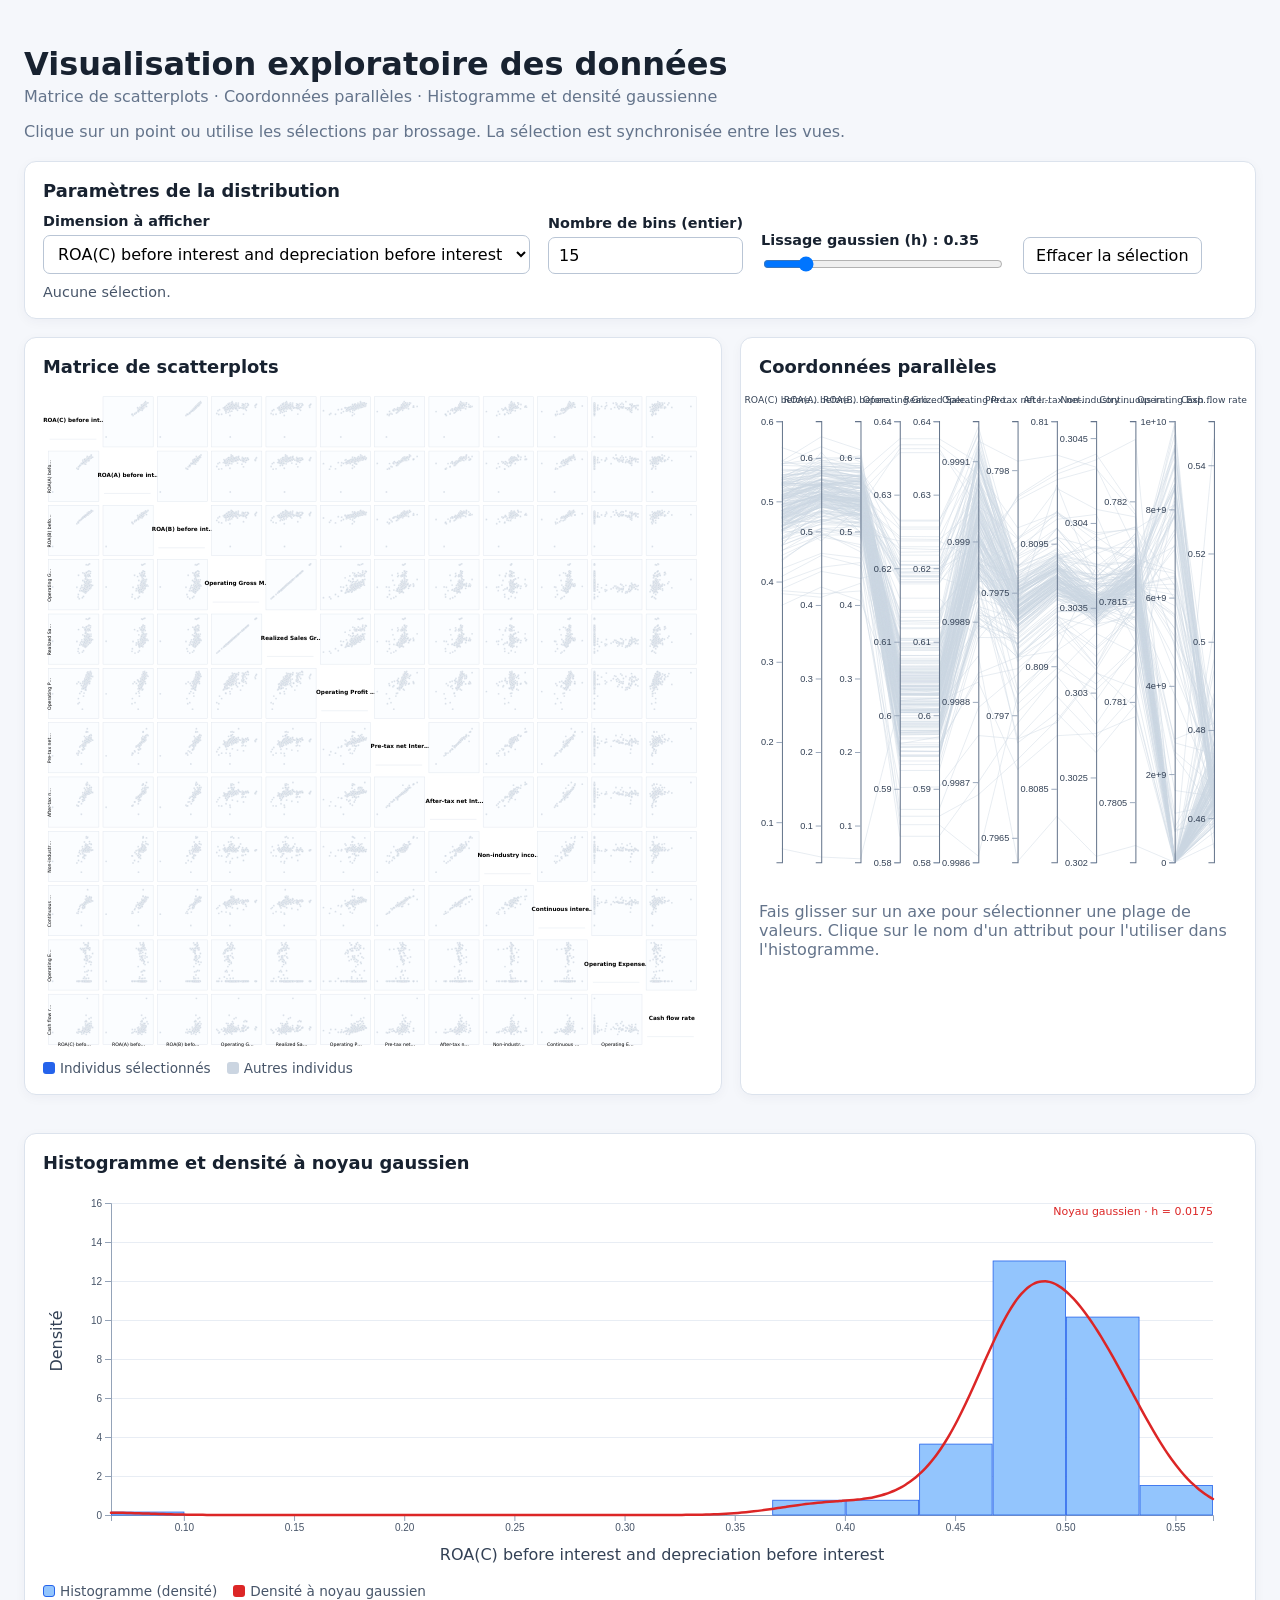
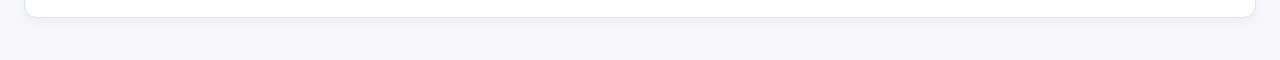
==== test.html @ 24186b00 "initial commit" ====
<!DOCTYPE html>
<html lang="fr">
<head>
  <meta charset="UTF-8">
  <meta name="viewport" content="width=device-width, initial-scale=1">
  <title>Visualisation exploratoire — TP D3.js</title>
  <script src="data.js"></script>
  <script src="d3.v7.min.js"></script>
  <style>
    :root { font-family: system-ui, -apple-system, Segoe UI, sans-serif; color: #182230; background: #f5f7fb; }
    * { box-sizing: border-box; }
    body { margin: 0; padding: 24px; }
    header, section { max-width: 1500px; margin: 0 auto 20px; }
    h1 { margin-bottom: 4px; }
    .muted { color: #64748b; }
    .panel { background: white; border: 1px solid #dce3ed; border-radius: 12px; padding: 18px; margin-bottom: 18px; box-shadow: 0 3px 12px #1725540a; }
    .panel h2 { font-size: 1.12rem; margin: 0 0 12px; }
    .grid { display: grid; grid-template-columns: minmax(0, 1fr); gap: 18px; }
    .controls { display: flex; flex-wrap: wrap; align-items: end; gap: 18px; }
    .control { display: flex; flex-direction: column; gap: 6px; min-width: 180px; }
    label { font-size: .9rem; font-weight: 650; }
    select, input[type=number] { padding: 8px 10px; border: 1px solid #b9c5d5; border-radius: 7px; font: inherit; background: white; }
    input[type=range] { width: 240px; }
    button { padding: 8px 12px; border: 1px solid #b9c5d5; border-radius: 7px; background: #fff; cursor: pointer; font: inherit; }
    button:hover { background: #eef4ff; }
    .status { font-size: .9rem; color: #475569; margin-top: 10px; }
    .charts { display: grid; grid-template-columns: repeat(auto-fit, minmax(min(100%, 520px), 1fr)); gap: 18px; }
    svg { width: 100%; height: auto; display: block; overflow: visible; }
    .axis path, .axis line { stroke: #94a3b8; }
    .axis text { fill: #475569; font-size: 10px; }
    .gridline line { stroke: #e8edf4; }
    .point { cursor: pointer; stroke: #fff; stroke-width: .5px; }
    .point.selected { stroke: #111827; stroke-width: 1.8px; }
    .point.dimmed { opacity: .18; }
    .line { fill: none; stroke-linejoin: round; stroke-linecap: round; }
    .dimension { cursor: pointer; }
    .dimension path { fill: none; stroke: #64748b; stroke-width: 1.1; }
    .dimension.selected path { stroke: #2563eb; stroke-width: 2.5; }
    .dimension text { font-size: 10px; fill: #334155; }
    .brush .selection { fill: #60a5fa; fill-opacity: .22; stroke: #2563eb; }
    .bar { fill: #93c5fd; stroke: #2563eb; stroke-width: .8; }
    .density { fill: none; stroke: #dc2626; stroke-width: 2.5; }
    .legend { display:flex; flex-wrap:wrap; gap:16px; font-size:.85rem; color:#475569; margin-top:8px; }
    .swatch { display:inline-block; width:12px; height:12px; margin-right:5px; border-radius:3px; vertical-align:-1px; }
    .error { color: #b91c1c; background: #fef2f2; border: 1px solid #fecaca; padding: 12px; border-radius: 8px; }
    @media (min-width: 1050px) { .global-charts { grid-template-columns: minmax(0, 1.15fr) minmax(0, .85fr); } }
  </style>
</head>
<body>
<header>
  <h1>Visualisation exploratoire des données</h1>
  <div class="muted">Matrice de scatterplots · Coordonnées parallèles · Histogramme et densité gaussienne</div>
  <p class="muted">Clique sur un point ou utilise les sélections par brossage. La sélection est synchronisée entre les vues.</p>
</header>

<section id="errorBox" hidden></section>

<section class="panel">
  <h2>Paramètres de la distribution</h2>
  <div class="controls">
    <div class="control">
      <label for="dimensionSelect">Dimension à afficher</label>
      <select id="dimensionSelect"></select>
    </div>
    <div class="control">
      <label for="binsInput">Nombre de bins (entier)</label>
      <input id="binsInput" type="number" min="1" max="100" step="1" value="15" inputmode="numeric">
    </div>
    <div class="control">
      <label for="bandwidthInput">Lissage gaussien (h) : <span id="bandwidthValue">—</span></label>
      <input id="bandwidthInput" type="range" min="0.05" max="2" step="0.05" value="0.35">
    </div>
    <button id="clearSelection" type="button">Effacer la sélection</button>
  </div>
  <div class="status" id="selectionStatus">Aucune sélection.</div>
</section>

<section class="charts global-charts">
  <div class="panel">
    <h2>Matrice de scatterplots</h2>
    <div id="scatterMatrix"></div>
    <div class="legend"><span><i class="swatch" style="background:#2563eb"></i>Individus sélectionnés</span><span><i class="swatch" style="background:#cbd5e1"></i>Autres individus</span></div>
  </div>
  <div class="panel">
    <h2>Coordonnées parallèles</h2>
    <div id="parallelCoordinates"></div>
    <p class="muted">Fais glisser sur un axe pour sélectionner une plage de valeurs. Clique sur le nom d'un attribut pour l'utiliser dans l'histogramme.</p>
  </div>
</section>

<section class="panel">
  <h2>Histogramme et densité à noyau gaussien</h2>
  <div id="distribution"></div>
  <div class="legend"><span><i class="swatch" style="background:#93c5fd;border:1px solid #2563eb"></i>Histogramme (densité)</span><span><i class="swatch" style="background:#dc2626"></i>Densité à noyau gaussien</span></div>
</section>

<script>
(() => {
  const errorBox = document.getElementById("errorBox");
  const showError = message => {
    errorBox.hidden = false;
    errorBox.className = "error";
    errorBox.textContent = message;
  };

  if (typeof d3 === "undefined") {
    showError("D3.js n'a pas été chargé. Vérifie que d3.v7.min.js se trouve dans le même dossier que ce fichier HTML.");
    return;
  }
  if (typeof data === "undefined" || !Array.isArray(data) || data.length === 0) {
    showError("Le tableau « data » est introuvable ou vide. Vérifie l'import de data.js et assure-toi qu'il définit un tableau nommé data.");
    return;
  }

  const numeric = v => v !== null && v !== "" && Number.isFinite(Number(v));
  const keys = Object.keys(data[0]).filter(k => data.some(d => numeric(d[k])));
  const rows = data.map((d, i) => {
    const row = { __id: i, __raw: d };
    keys.forEach(k => row[k] = numeric(d[k]) ? Number(d[k]) : NaN);
    return row;
  });
  const dimensions = keys.filter(k => rows.some(d => Number.isFinite(d[k])));

  if (dimensions.length < 2) {
    showError("Il faut au moins deux dimensions numériques pour créer les visualisations. Dimensions détectées : " + dimensions.join(", "));
    return;
  }

  const selected = new Set();
  const scatterNode = document.getElementById("scatterMatrix");
  const parallelNode = document.getElementById("parallelCoordinates");
  const distributionNode = document.getElementById("distribution");
  const dimensionSelect = document.getElementById("dimensionSelect");
  const binsInput = document.getElementById("binsInput");
  const bandwidthInput = document.getElementById("bandwidthInput");
  const bandwidthValue = document.getElementById("bandwidthValue");
  const status = document.getElementById("selectionStatus");
  dimensions.forEach(k => dimensionSelect.add(new Option(k, k)));

  const color = d => selected.has(d.__id) ? "#2563eb" : "#cbd5e1";
  const isDimmed = d => selected.size > 0 && !selected.has(d.__id);
  const validRows = key => rows.filter(d => Number.isFinite(d[key]));
  const fmt = d3.format(".3~g");

  function updateStatus() {
    status.textContent = selected.size
      ? `${selected.size} individu(s) sélectionné(s) sur ${rows.length}.`
      : "Aucune sélection.";
  }
  function selectIds(ids, additive = false) {
    if (!additive) selected.clear();
    ids.forEach(id => selected.add(id));
    renderHighlights();
  }
  function renderHighlights() {
    d3.select(scatterNode).selectAll(".point")
      .attr("fill", d => color(d))
      .classed("selected", d => selected.has(d.__id))
      .classed("dimmed", d => isDimmed(d));
    d3.select(parallelNode).selectAll(".individual")
      .attr("stroke", d => color(d))
      .attr("opacity", d => isDimmed(d) ? 0.12 : (selected.has(d.__id) ? 0.95 : 0.48))
      .attr("stroke-width", d => selected.has(d.__id) ? 2.2 : 1);
    updateStatus();
  }

  function drawScatterMatrix() {
    scatterNode.innerHTML = "";
    const n = dimensions.length;
    const cell = n > 8 ? 105 : n > 5 ? 125 : 155;
    const margin = { top: 12, right: 8, bottom: 8, left: 8 };
    const width = n * cell + margin.left + margin.right;
    const height = n * cell + margin.top + margin.bottom;
    const svg = d3.select(scatterNode).append("svg")
      .attr("viewBox", `0 0 ${width} ${height}`).attr("role", "img")
      .attr("aria-label", "Matrice de scatterplots");
    const scales = {};
    dimensions.forEach(k => {
      const vals = validRows(k).map(d => d[k]);
      let ext = d3.extent(vals);
      if (ext[0] === ext[1]) ext = [ext[0] - 1, ext[1] + 1];
      scales[k] = d3.scaleLinear().domain(ext).nice().range([8, cell - 25]);
    });

    dimensions.forEach((yKey, r) => {
      dimensions.forEach((xKey, c) => {
        const gx = margin.left + c * cell;
        const gy = margin.top + r * cell;
        const g = svg.append("g").attr("transform", `translate(${gx},${gy})`);
        if (r === c) {
          g.append("text").attr("x", cell / 2).attr("y", cell / 2)
            .attr("text-anchor", "middle").attr("font-size", 11).attr("font-weight", 700)
            .text(xKey.length > 19 ? xKey.slice(0, 17) + "…" : xKey)
            .append("title").text(xKey);
          g.append("line").attr("x1", 5).attr("x2", cell - 10).attr("y1", cell - 20).attr("y2", cell - 20).attr("stroke", "#e2e8f0");
          return;
        }
        const x = d3.scaleLinear().domain(scales[xKey].domain()).range([8, cell - 12]);
        const y = d3.scaleLinear().domain(scales[yKey].domain()).range([cell - 22, 8]);
        g.append("rect").attr("x", 3).attr("y", 3).attr("width", cell - 8).attr("height", cell - 8)
          .attr("fill", "#fbfdff").attr("stroke", "#e2e8f0");
        g.selectAll("circle").data(rows.filter(d => Number.isFinite(d[xKey]) && Number.isFinite(d[yKey])))
          .join("circle").attr("class", "point").attr("r", n > 8 ? 1.8 : 2.6)
          .attr("cx", d => x(d[xKey])).attr("cy", d => y(d[yKey]))
          .attr("fill", color).attr("opacity", d => isDimmed(d) ? .18 : .8)
          .classed("selected", d => selected.has(d.__id))
          .on("click", (event, d) => {
            if (event.ctrlKey || event.metaKey || event.shiftKey) {
              selected.has(d.__id) ? selected.delete(d.__id) : selected.add(d.__id);
              renderHighlights();
            } else selectIds([d.__id]);
          }).append("title").text(d => `${xKey}: ${fmt(d[xKey])}\n${yKey}: ${fmt(d[yKey])}\nIndividu #${d.__id + 1}`);
        if (r === n - 1) g.append("text").attr("x", cell / 2).attr("y", cell - 2).attr("text-anchor", "middle").attr("font-size", 9).text(xKey.length > 13 ? xKey.slice(0, 11) + "…" : xKey);
        if (c === 0) g.append("text").attr("transform", "rotate(-90)").attr("x", -cell / 2).attr("y", 8).attr("text-anchor", "middle").attr("font-size", 9).text(yKey.length > 13 ? yKey.slice(0, 11) + "…" : yKey);
      });
    });
  }

  function drawParallel() {
    parallelNode.innerHTML = "";
    const width = Math.max(520, parallelNode.clientWidth || 600);
    const height = Math.max(390, Math.min(540, 34 * dimensions.length + 150));
    const margin = { top: 35, right: 25, bottom: 25, left: 25 };
    const x = d3.scalePoint().domain(dimensions).range([margin.left, width - margin.right]);
    const y = {};
    dimensions.forEach(k => {
      const vals = validRows(k).map(d => d[k]);
      let ext = d3.extent(vals);
      if (ext[0] === ext[1]) ext = [ext[0] - 1, ext[1] + 1];
      y[k] = d3.scaleLinear().domain(ext).nice().range([height - margin.bottom, margin.top]);
    });
    const line = d3.line().defined(([, v]) => Number.isFinite(v)).x(([k]) => x(k)).y(([k, v]) => y[k](v));
    const svg = d3.select(parallelNode).append("svg").attr("viewBox", `0 0 ${width} ${height}`);
    const pathGroup = svg.append("g");
    pathGroup.selectAll("path").data(rows).join("path")
      .attr("class", "individual line").attr("d", d => line(dimensions.map(k => [k, d[k]])))
      .attr("fill", "none").attr("stroke", color)
      .attr("opacity", d => isDimmed(d) ? .12 : .48)
      .attr("stroke-width", d => selected.has(d.__id) ? 2.2 : 1)
      .on("click", (event, d) => {
        if (event.ctrlKey || event.metaKey || event.shiftKey) {
          selected.has(d.__id) ? selected.delete(d.__id) : selected.add(d.__id);
          renderHighlights();
        } else selectIds([d.__id]);
      }).append("title").text(d => `Individu #${d.__id + 1}`);

    const axes = svg.selectAll(".dimension").data(dimensions).join("g")
      .attr("class", "dimension").attr("transform", k => `translate(${x(k)},0)`)
      .on("click", (event, k) => { dimensionSelect.value = k; drawDistribution(); });
    axes.append("g").attr("class", "axis").each(function(k) {
      d3.select(this).call(d3.axisLeft(y[k]).ticks(5).tickFormat(d3.format("~g")));
    });
    axes.append("text").attr("y", 15).attr("text-anchor", "middle")
      .text(k => k.length > 15 ? k.slice(0, 13) + "…" : k)
      .append("title").text(k => k);
    axes.append("g").attr("class", "brush").each(function(k) {
      d3.select(this).call(d3.brushY().extent([[-10, margin.top], [10, height - margin.bottom]])
        .on("end", event => {
          if (!event.selection) return;
          const [a, b] = event.selection.map(y[k].invert).sort((p, q) => p - q);
          const ids = rows.filter(d => Number.isFinite(d[k]) && d[k] >= a && d[k] <= b).map(d => d.__id);
          selectIds(ids);
        }));
    });
  }

  function gaussian(u) {
    return Math.exp(-0.5 * u * u) / Math.sqrt(2 * Math.PI);
  }

  function drawDistribution() {
    distributionNode.innerHTML = "";
    const key = dimensionSelect.value || dimensions[0];
    const values = validRows(key).map(d => d[key]);
    if (!values.length) {
      distributionNode.textContent = "Aucune valeur numérique pour cette dimension.";
      return;
    }
    let [min, max] = d3.extent(values);
    if (min === max) { min -= 1; max += 1; }
    const binsCount = Math.max(1, Math.min(100, Math.floor(Number(binsInput.value) || 1)));
    binsInput.value = binsCount;
    const hFactor = Number(bandwidthInput.value);
    bandwidthValue.textContent = hFactor.toFixed(2);

    // Histogramme construit à la main. Les bins sont [borneInf, borneSup[,
    // sauf le dernier qui inclut aussi sa borne supérieure : [borneInf, borneSup].
    const binWidth = (max - min) / binsCount;
    const bins = Array.from({ length: binsCount }, (_, i) => ({
      x0: min + i * binWidth, x1: i === binsCount - 1 ? max : min + (i + 1) * binWidth, count: 0
    }));
    values.forEach(v => {
      let index = v === max ? binsCount - 1 : Math.floor((v - min) / binWidth);
      index = Math.max(0, Math.min(binsCount - 1, index));
      bins[index].count += 1;
    });
    // Densité (aire totale de l'histogramme ~= 1), afin de comparer à la KDE.
    bins.forEach(b => b.density = b.count / (values.length * binWidth));

    // Le lissage est relatif à l'étendue de la dimension ; h ne dépend donc pas
    // des unités propres à l'attribut.
    const bandwidth = Math.max((max - min) * 0.005, (max - min) * hFactor / 10);
    const width = Math.max(520, distributionNode.clientWidth || 700);
    const height = 390;
    const margin = { top: 18, right: 24, bottom: 60, left: 68 };
    const x = d3.scaleLinear().domain([min, max]).range([margin.left, width - margin.right]);
    const maxBar = d3.max(bins, d => d.density) || 1;
    const samples = [];
    // Un point tous les 4 pixels environ : le pas est calculé dans l'espace des données.
    const pixelStep = 4;
    const sampleCount = Math.max(2, Math.ceil((width - margin.left - margin.right) / pixelStep) + 1);
    for (let i = 0; i < sampleCount; i++) {
      const xv = min + (max - min) * i / (sampleCount - 1);
      const density = d3.mean(values, v => gaussian((xv - v) / bandwidth)) / bandwidth;
      samples.push({ x: xv, y: density });
    }
    const maxY = Math.max(maxBar, d3.max(samples, d => d.y) || 0) * 1.12;
    const y = d3.scaleLinear().domain([0, maxY || 1]).nice().range([height - margin.bottom, margin.top]);
    const svg = d3.select(distributionNode).append("svg").attr("viewBox", `0 0 ${width} ${height}`);
    svg.append("g").attr("class", "gridline").attr("transform", `translate(${margin.left},0)`)
      .call(d3.axisLeft(y).ticks(6).tickSize(-(width - margin.left - margin.right)).tickFormat(""));
    svg.append("g").attr("class", "axis").attr("transform", `translate(0,${height - margin.bottom})`)
      .call(d3.axisBottom(x).ticks(8));
    svg.append("g").attr("class", "axis").attr("transform", `translate(${margin.left},0)`)
      .call(d3.axisLeft(y).ticks(6));
    svg.append("text").attr("x", (margin.left + width - margin.right) / 2).attr("y", height - 15)
      .attr("text-anchor", "middle").attr("fill", "#334155").text(key);
    svg.append("text").attr("transform", "rotate(-90)").attr("x", -(height - margin.bottom - margin.top) / 2)
      .attr("y", 19).attr("text-anchor", "middle").attr("fill", "#334155").text("Densité");
    svg.selectAll(".bar").data(bins).join("rect").attr("class", "bar")
      .attr("x", d => x(d.x0) + .5).attr("y", d => y(d.density))
      .attr("width", d => Math.max(0, x(d.x1) - x(d.x0) - 1))
      .attr("height", d => y(0) - y(d.density))
      .append("title").text(d => `[${fmt(d.x0)}, ${fmt(d.x1)}${d === bins[bins.length - 1] ? "]" : "["} : ${d.count} valeur(s)`);
    const densityLine = d3.line().x(d => x(d.x)).y(d => y(d.y)).curve(d3.curveMonotoneX);
    svg.append("path").datum(samples).attr("class", "density line").attr("d", densityLine);
    svg.append("text").attr("x", width - margin.right).attr("y", margin.top + 12).attr("text-anchor", "end")
      .attr("font-size", 11).attr("fill", "#dc2626").text(`Noyau gaussien · h = ${fmt(bandwidth)}`);
  }

  document.getElementById("clearSelection").addEventListener("click", () => {
    selected.clear();
    // Re-dessine les vues pour réinitialiser également les brossages.
    drawScatterMatrix();
    drawParallel();
    renderHighlights();
  });
  dimensionSelect.addEventListener("change", drawDistribution);
  binsInput.addEventListener("change", () => {
    const v = Math.floor(Number(binsInput.value));
    binsInput.value = Math.max(1, Math.min(100, Number.isFinite(v) ? v : 15));
    drawDistribution();
  });
  binsInput.addEventListener("input", () => {
    if (binsInput.value !== "") drawDistribution();
  });
  bandwidthInput.addEventListener("input", drawDistribution);

  drawScatterMatrix();
  drawParallel();
  drawDistribution();
  updateStatus();

  // Redimensionnement simple des vues, sans modifier les données ni la sélection.
  let resizeTimer;
  window.addEventListener("resize", () => {
    clearTimeout(resizeTimer);
    resizeTimer = setTimeout(() => {
      drawScatterMatrix();
      drawParallel();
      drawDistribution();
      renderHighlights();
    }, 150);
  });
})();
</script>
</body>
</html>
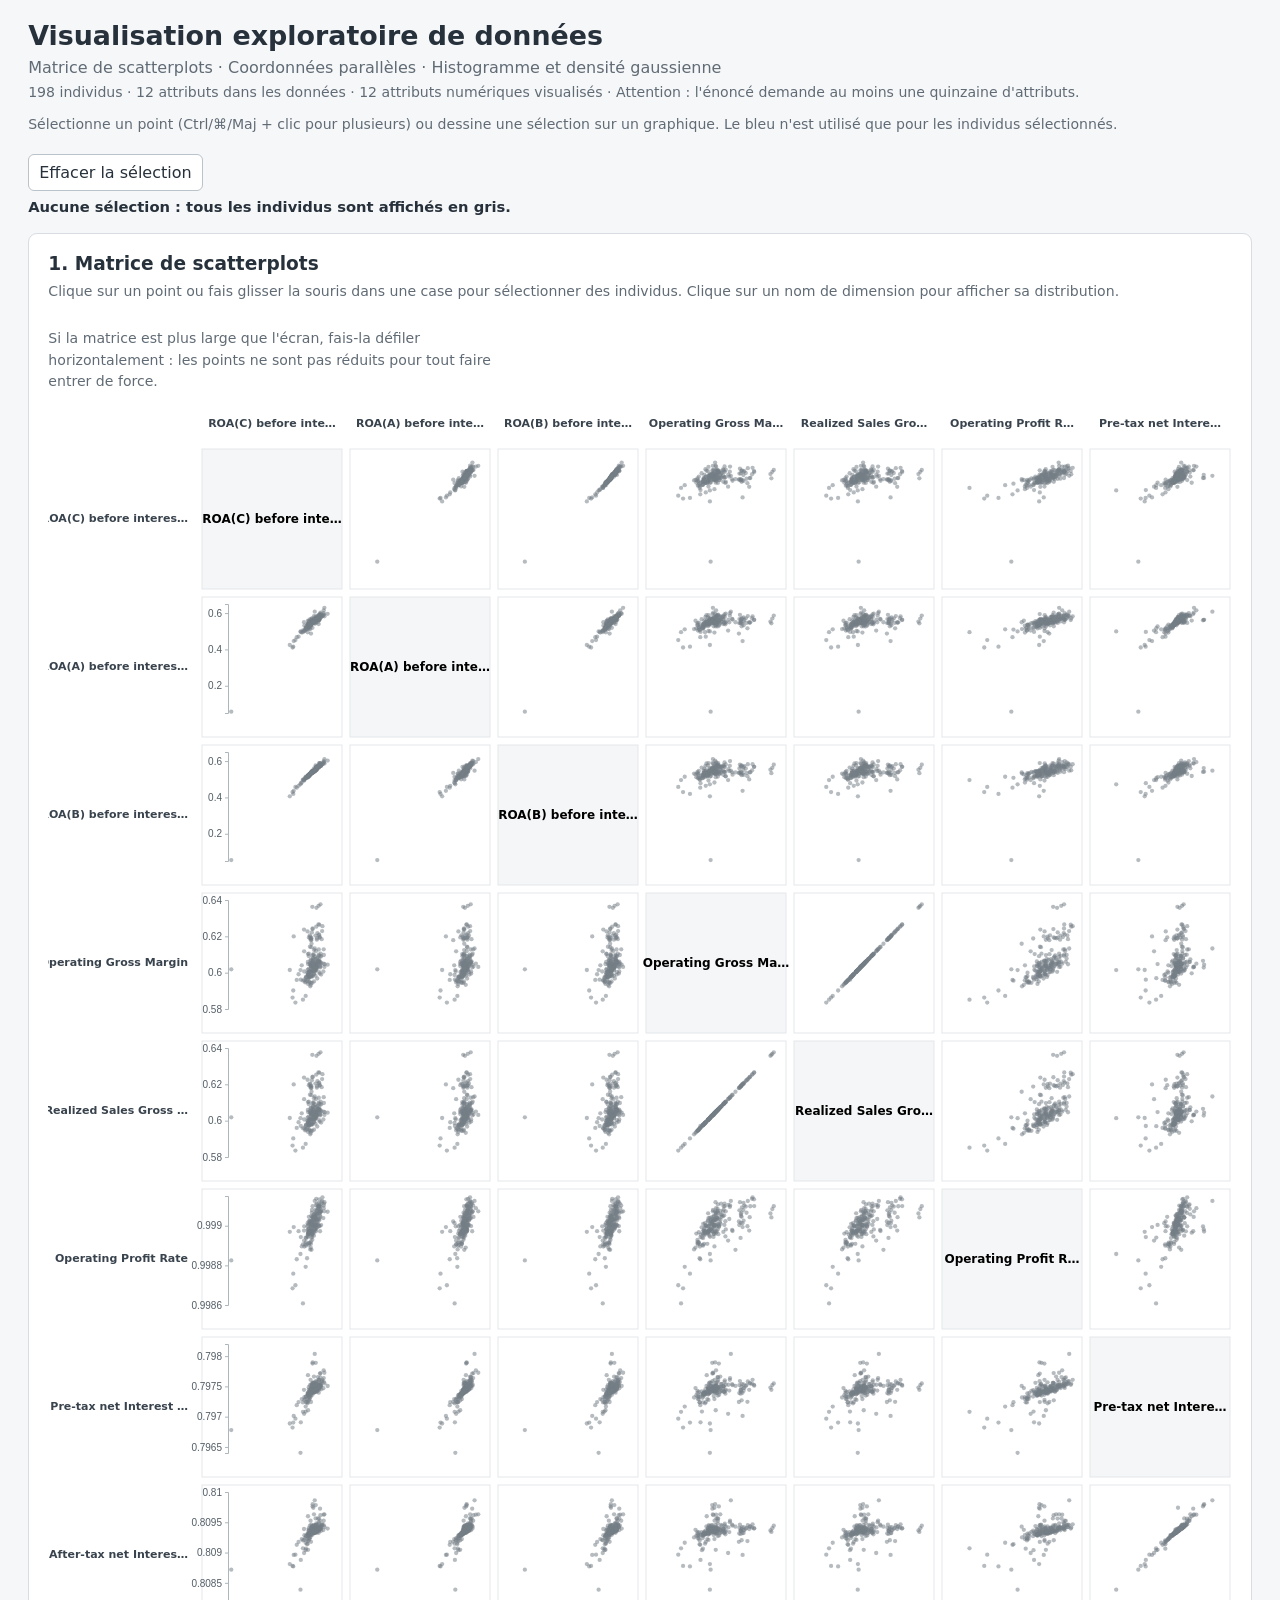
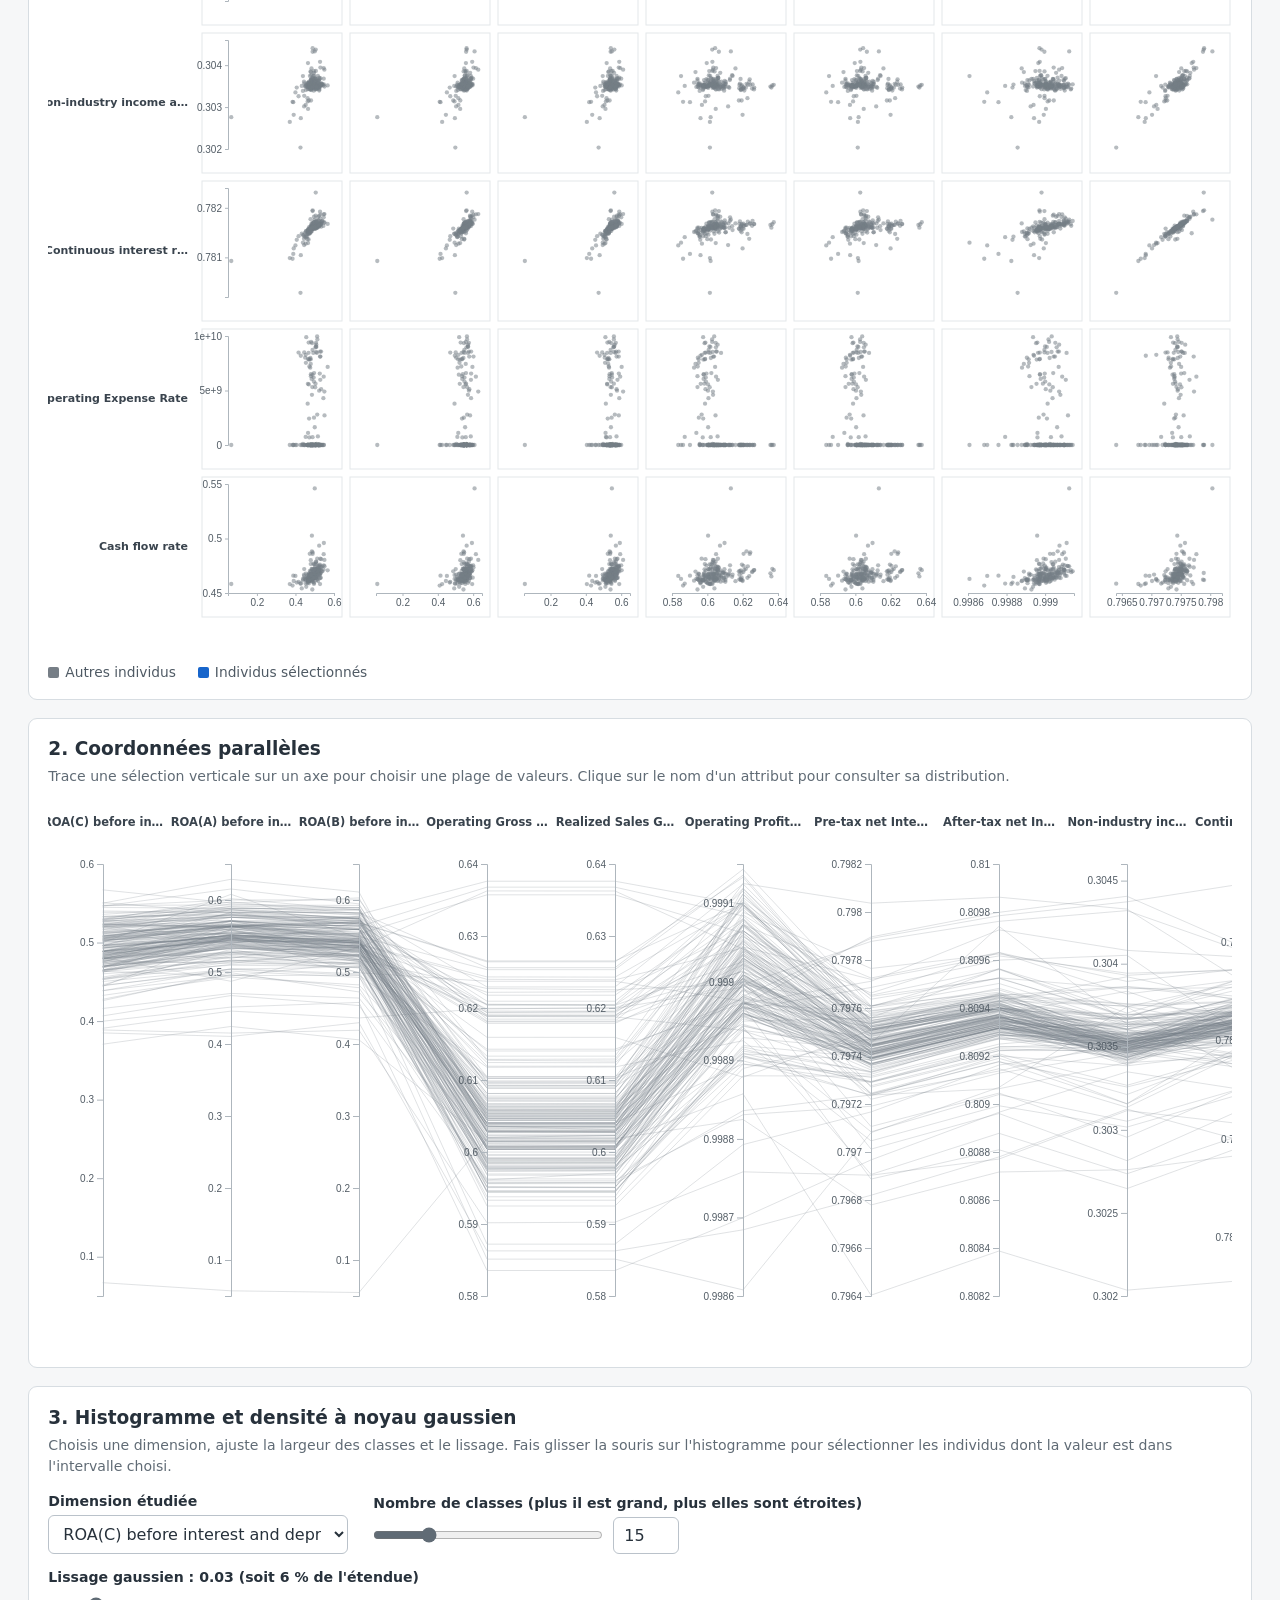
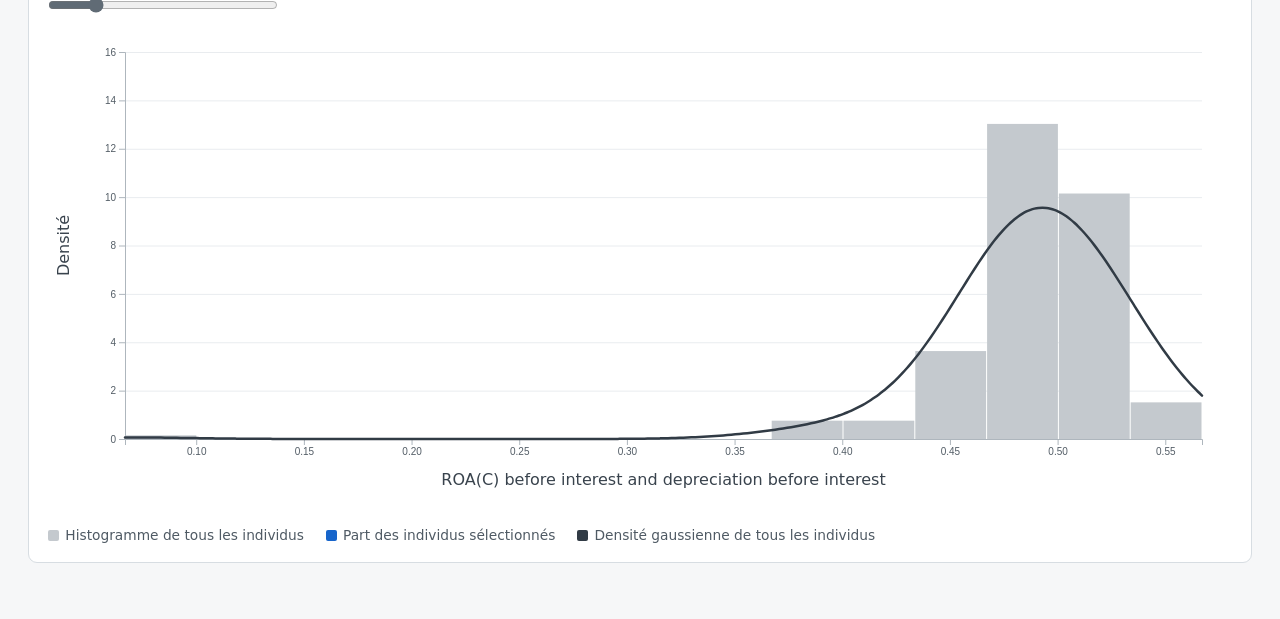
==== commit 9ae26bf6: "v2" ====
--- a/test.html
+++ b/test.html
@@ -3,374 +3,573 @@
 <head>
   <meta charset="UTF-8">
   <meta name="viewport" content="width=device-width, initial-scale=1">
-  <title>Visualisation exploratoire — TP D3.js</title>
+  <title>TP D3.js — Visualisation exploratoire</title>
+  <!-- Conserver ces deux fichiers dans le même dossier que ce HTML. -->
   <script src="data.js"></script>
   <script src="d3.v7.min.js"></script>
   <style>
-    :root { font-family: system-ui, -apple-system, Segoe UI, sans-serif; color: #182230; background: #f5f7fb; }
+    :root {
+      font-family: system-ui, -apple-system, "Segoe UI", sans-serif;
+      color: #27313b;
+      background: #f6f7f8;
+      --border: #d7dde2;
+      --muted: #606b75;
+      --gray: #767e86;
+      --light-gray: #c4c9ce;
+      --accent: #1765cb; /* Une seule couleur vive : les individus sélectionnés. */
+    }
     * { box-sizing: border-box; }
-    body { margin: 0; padding: 24px; }
-    header, section { max-width: 1500px; margin: 0 auto 20px; }
-    h1 { margin-bottom: 4px; }
-    .muted { color: #64748b; }
-    .panel { background: white; border: 1px solid #dce3ed; border-radius: 12px; padding: 18px; margin-bottom: 18px; box-shadow: 0 3px 12px #1725540a; }
-    .panel h2 { font-size: 1.12rem; margin: 0 0 12px; }
-    .grid { display: grid; grid-template-columns: minmax(0, 1fr); gap: 18px; }
-    .controls { display: flex; flex-wrap: wrap; align-items: end; gap: 18px; }
-    .control { display: flex; flex-direction: column; gap: 6px; min-width: 180px; }
-    label { font-size: .9rem; font-weight: 650; }
-    select, input[type=number] { padding: 8px 10px; border: 1px solid #b9c5d5; border-radius: 7px; font: inherit; background: white; }
-    input[type=range] { width: 240px; }
-    button { padding: 8px 12px; border: 1px solid #b9c5d5; border-radius: 7px; background: #fff; cursor: pointer; font: inherit; }
-    button:hover { background: #eef4ff; }
-    .status { font-size: .9rem; color: #475569; margin-top: 10px; }
-    .charts { display: grid; grid-template-columns: repeat(auto-fit, minmax(min(100%, 520px), 1fr)); gap: 18px; }
-    svg { width: 100%; height: auto; display: block; overflow: visible; }
-    .axis path, .axis line { stroke: #94a3b8; }
-    .axis text { fill: #475569; font-size: 10px; }
-    .gridline line { stroke: #e8edf4; }
-    .point { cursor: pointer; stroke: #fff; stroke-width: .5px; }
-    .point.selected { stroke: #111827; stroke-width: 1.8px; }
-    .point.dimmed { opacity: .18; }
+    body { margin: 0; padding: 20px clamp(12px, 2.2vw, 34px) 38px; }
+    main { max-width: 1750px; margin: 0 auto; }
+    h1 { margin: 0 0 6px; font-size: clamp(1.45rem, 2.1vw, 1.9rem); }
+    h2 { margin: 0 0 7px; font-size: 1.16rem; }
+    p { margin: 7px 0; }
+    .muted, .hint { color: var(--muted); }
+    .hint { font-size: .88rem; line-height: 1.5; }
+    header { margin-bottom: 18px; }
+    .panel {
+      margin: 0 0 18px;
+      padding: clamp(13px, 1.5vw, 23px);
+      background: #fff;
+      border: 1px solid var(--border);
+      border-radius: 9px;
+    }
+    .panel-head { display: flex; align-items: flex-start; justify-content: space-between; gap: 12px; flex-wrap: wrap; }
+    .scroll-x { width: 100%; overflow-x: auto; overflow-y: hidden; padding: 5px 0 14px; }
+    .scroll-x svg { display: block; max-width: none; height: auto; }
+    #distribution svg { display: block; max-width: none; height: auto; }
+    .axis path, .axis line { stroke: #aeb6bd; }
+    .axis text { fill: #535d66; font-size: 10px; }
+    .gridline line { stroke: #e9ecef; }
+    .gridline path { stroke: none; }
+    .matrix-heading, .matrix-row-label { fill: #39434d; font-size: 11px; font-weight: 550; }
+    .dimension-label, .matrix-dimension { cursor: pointer; }
+    .dimension-label:hover, .matrix-dimension:hover { text-decoration: underline; }
+    .point { cursor: pointer; }
     .line { fill: none; stroke-linejoin: round; stroke-linecap: round; }
-    .dimension { cursor: pointer; }
-    .dimension path { fill: none; stroke: #64748b; stroke-width: 1.1; }
-    .dimension.selected path { stroke: #2563eb; stroke-width: 2.5; }
-    .dimension text { font-size: 10px; fill: #334155; }
-    .brush .selection { fill: #60a5fa; fill-opacity: .22; stroke: #2563eb; }
-    .bar { fill: #93c5fd; stroke: #2563eb; stroke-width: .8; }
-    .density { fill: none; stroke: #dc2626; stroke-width: 2.5; }
-    .legend { display:flex; flex-wrap:wrap; gap:16px; font-size:.85rem; color:#475569; margin-top:8px; }
-    .swatch { display:inline-block; width:12px; height:12px; margin-right:5px; border-radius:3px; vertical-align:-1px; }
-    .error { color: #b91c1c; background: #fef2f2; border: 1px solid #fecaca; padding: 12px; border-radius: 8px; }
-    @media (min-width: 1050px) { .global-charts { grid-template-columns: minmax(0, 1.15fr) minmax(0, .85fr); } }
+    .brush .selection { fill: #616b75; fill-opacity: .12; stroke: #505a64; stroke-width: 1; }
+    .brush .overlay { cursor: crosshair; }
+    .hist-bar { fill: var(--light-gray); }
+    .selected-bar { fill: var(--accent); pointer-events: none; }
+    .density-line { fill: none; stroke: #313b45; stroke-width: 2.5; pointer-events: none; }
+    .legend { display: flex; flex-wrap: wrap; align-items: center; gap: 12px 22px; margin-top: 9px; font-size: .86rem; color: #4f5a64; }
+    .swatch { width: 11px; height: 11px; display: inline-block; vertical-align: -1px; margin-right: 6px; border-radius: 2px; }
+    .toolbar { display: flex; flex-wrap: wrap; align-items: end; gap: 15px 25px; margin: 16px 0 10px; }
+    .control { display: flex; flex-direction: column; align-items: flex-start; gap: 6px; min-width: 200px; }
+    label { font-size: .88rem; font-weight: 600; }
+    select, input[type="number"], button { font: inherit; padding: 8px 10px; color: inherit; background: white; border: 1px solid #bac2ca; border-radius: 6px; }
+    select { width: min(100%, 300px); max-width: 300px; }
+    input[type="range"] { width: 230px; margin: 6px 0; accent-color: #606b75; }
+    input[type="number"] { width: 66px; }
+    button { cursor: pointer; }
+    button:hover { background: #f1f3f5; }
+    button:focus-visible, input:focus-visible, select:focus-visible { outline: 2px solid #58636f; outline-offset: 2px; }
+    .bin-control { display: flex; align-items: center; gap: 10px; }
+    #selectionStatus { font-size: .92rem; font-weight: 600; }
+    .meta { font-size: .88rem; color: var(--muted); }
+    .error { margin-bottom: 18px; padding: 14px; border: 1px solid #aaadb1; background: white; border-radius: 7px; }
+    .tip-right { max-width: 480px; }
+    @media (max-width: 660px) {
+      body { padding: 12px; }
+      .toolbar { gap: 14px; }
+      .control { min-width: 100%; }
+      input[type="range"] { width: min(65vw, 260px); }
+    }
   </style>
 </head>
 <body>
-<header>
-  <h1>Visualisation exploratoire des données</h1>
-  <div class="muted">Matrice de scatterplots · Coordonnées parallèles · Histogramme et densité gaussienne</div>
-  <p class="muted">Clique sur un point ou utilise les sélections par brossage. La sélection est synchronisée entre les vues.</p>
-</header>
-
-<section id="errorBox" hidden></section>
-
-<section class="panel">
-  <h2>Paramètres de la distribution</h2>
-  <div class="controls">
-    <div class="control">
-      <label for="dimensionSelect">Dimension à afficher</label>
-      <select id="dimensionSelect"></select>
+<main>
+  <header>
+    <h1>Visualisation exploratoire de données</h1>
+    <p class="muted">Matrice de scatterplots · Coordonnées parallèles · Histogramme et densité gaussienne</p>
+    <p class="meta" id="datasetInfo"></p>
+    <div class="panel-head">
+      <p class="hint">Sélectionne un point (Ctrl/⌘/Maj + clic pour plusieurs) ou dessine une sélection sur un graphique. Le bleu n'est utilisé que pour les individus sélectionnés.</p>
+      <button type="button" id="clearSelection">Effacer la sélection</button>
     </div>
-    <div class="control">
-      <label for="binsInput">Nombre de bins (entier)</label>
-      <input id="binsInput" type="number" min="1" max="100" step="1" value="15" inputmode="numeric">
+    <p id="selectionStatus" aria-live="polite">Aucune sélection.</p>
+  </header>
+
+  <section id="errorBox" class="error" hidden></section>
+
+  <section class="panel" aria-labelledby="scatterTitle">
+    <div class="panel-head">
+      <div>
+        <h2 id="scatterTitle">1. Matrice de scatterplots</h2>
+        <p class="hint">Clique sur un point ou fais glisser la souris dans une case pour sélectionner des individus. Clique sur un nom de dimension pour afficher sa distribution.</p>
+      </div>
+      <p class="hint tip-right">Si la matrice est plus large que l'écran, fais-la défiler horizontalement : les points ne sont pas réduits pour tout faire entrer de force.</p>
     </div>
-    <div class="control">
-      <label for="bandwidthInput">Lissage gaussien (h) : <span id="bandwidthValue">—</span></label>
-      <input id="bandwidthInput" type="range" min="0.05" max="2" step="0.05" value="0.35">
+    <div id="scatterMatrix" class="scroll-x"></div>
+    <div class="legend">
+      <span><i class="swatch" style="background: #767e86"></i>Autres individus</span>
+      <span><i class="swatch" style="background: #1765cb"></i>Individus sélectionnés</span>
     </div>
-    <button id="clearSelection" type="button">Effacer la sélection</button>
-  </div>
-  <div class="status" id="selectionStatus">Aucune sélection.</div>
-</section>
-
-<section class="charts global-charts">
-  <div class="panel">
-    <h2>Matrice de scatterplots</h2>
-    <div id="scatterMatrix"></div>
-    <div class="legend"><span><i class="swatch" style="background:#2563eb"></i>Individus sélectionnés</span><span><i class="swatch" style="background:#cbd5e1"></i>Autres individus</span></div>
-  </div>
-  <div class="panel">
-    <h2>Coordonnées parallèles</h2>
-    <div id="parallelCoordinates"></div>
-    <p class="muted">Fais glisser sur un axe pour sélectionner une plage de valeurs. Clique sur le nom d'un attribut pour l'utiliser dans l'histogramme.</p>
-  </div>
-</section>
-
-<section class="panel">
-  <h2>Histogramme et densité à noyau gaussien</h2>
-  <div id="distribution"></div>
-  <div class="legend"><span><i class="swatch" style="background:#93c5fd;border:1px solid #2563eb"></i>Histogramme (densité)</span><span><i class="swatch" style="background:#dc2626"></i>Densité à noyau gaussien</span></div>
-</section>
+  </section>
+
+  <section class="panel" aria-labelledby="parallelTitle">
+    <h2 id="parallelTitle">2. Coordonnées parallèles</h2>
+    <p class="hint">Trace une sélection verticale sur un axe pour choisir une plage de valeurs. Clique sur le nom d'un attribut pour consulter sa distribution.</p>
+    <div id="parallelCoordinates" class="scroll-x"></div>
+  </section>
+
+  <section class="panel" id="distributionPanel" aria-labelledby="distributionTitle">
+    <h2 id="distributionTitle">3. Histogramme et densité à noyau gaussien</h2>
+    <p class="hint">Choisis une dimension, ajuste la largeur des classes et le lissage. Fais glisser la souris sur l'histogramme pour sélectionner les individus dont la valeur est dans l'intervalle choisi.</p>
+    <div class="toolbar">
+      <div class="control">
+        <label for="dimensionSelect">Dimension étudiée</label>
+        <select id="dimensionSelect"></select>
+      </div>
+      <div class="control">
+        <label for="binsRange">Nombre de classes (plus il est grand, plus elles sont étroites)</label>
+        <div class="bin-control">
+          <input id="binsRange" type="range" min="2" max="60" step="1" value="15">
+          <input id="binsInput" type="number" min="2" max="60" step="1" value="15" aria-label="Nombre exact de classes">
+        </div>
+      </div>
+      <div class="control">
+        <label for="bandwidthInput">Lissage gaussien : <span id="bandwidthValue">—</span></label>
+        <input id="bandwidthInput" type="range" min="0.5" max="30" step="0.5" value="6">
+      </div>
+    </div>
+    <div id="distribution" class="scroll-x"></div>
+    <div class="legend">
+      <span><i class="swatch" style="background: #c4c9ce"></i>Histogramme de tous les individus</span>
+      <span><i class="swatch" style="background: #1765cb"></i>Part des individus sélectionnés</span>
+      <span><i class="swatch" style="background: #313b45"></i>Densité gaussienne de tous les individus</span>
+    </div>
+  </section>
+</main>
 
 <script>
 (() => {
+  "use strict";
+
   const errorBox = document.getElementById("errorBox");
   const showError = message => {
     errorBox.hidden = false;
-    errorBox.className = "error";
     errorBox.textContent = message;
   };
-
   if (typeof d3 === "undefined") {
-    showError("D3.js n'a pas été chargé. Vérifie que d3.v7.min.js se trouve dans le même dossier que ce fichier HTML.");
+    showError("D3.js n'a pas été chargé. Place le fichier d3.v7.min.js dans le même dossier que ce fichier HTML.");
     return;
   }
   if (typeof data === "undefined" || !Array.isArray(data) || data.length === 0) {
-    showError("Le tableau « data » est introuvable ou vide. Vérifie l'import de data.js et assure-toi qu'il définit un tableau nommé data.");
+    showError("Le tableau « data » est absent ou vide. Vérifie que data.js définit un tableau nommé data.");
     return;
   }
 
-  const numeric = v => v !== null && v !== "" && Number.isFinite(Number(v));
-  const keys = Object.keys(data[0]).filter(k => data.some(d => numeric(d[k])));
-  const rows = data.map((d, i) => {
-    const row = { __id: i, __raw: d };
-    keys.forEach(k => row[k] = numeric(d[k]) ? Number(d[k]) : NaN);
-    return row;
+  // Évite notamment de convertir les chaînes vides (ou ne contenant que des espaces) en zéro.
+  const isNumeric = v => v !== null && v !== undefined && typeof v !== "boolean" &&
+    !(typeof v === "string" && v.trim() === "") && Number.isFinite(Number(v));
+  const allKeys = Object.keys(data[0]);
+  const dimensions = allKeys.filter(k => data.some(d => d != null && isNumeric(d[k])));
+  const rows = data.map((original, index) => {
+    const item = { __id: index };
+    for (const key of dimensions) {
+      item[key] = original != null && isNumeric(original[key]) ? Number(original[key]) : NaN;
+    }
+    return item;
   });
-  const dimensions = keys.filter(k => rows.some(d => Number.isFinite(d[k])));
-
   if (dimensions.length < 2) {
-    showError("Il faut au moins deux dimensions numériques pour créer les visualisations. Dimensions détectées : " + dimensions.join(", "));
+    showError("Deux attributs numériques au minimum sont nécessaires. Attributs numériques détectés : " + dimensions.length + ".");
     return;
   }
 
   const selected = new Set();
+  const colors = { neutral: "#767e86", accent: "#1765cb" };
   const scatterNode = document.getElementById("scatterMatrix");
   const parallelNode = document.getElementById("parallelCoordinates");
   const distributionNode = document.getElementById("distribution");
   const dimensionSelect = document.getElementById("dimensionSelect");
+  const binsRange = document.getElementById("binsRange");
   const binsInput = document.getElementById("binsInput");
   const bandwidthInput = document.getElementById("bandwidthInput");
   const bandwidthValue = document.getElementById("bandwidthValue");
-  const status = document.getElementById("selectionStatus");
-  dimensions.forEach(k => dimensionSelect.add(new Option(k, k)));
-
-  const color = d => selected.has(d.__id) ? "#2563eb" : "#cbd5e1";
-  const isDimmed = d => selected.size > 0 && !selected.has(d.__id);
+  const statusNode = document.getElementById("selectionStatus");
+  const fmt = d3.format(".3~g");
+  const short = (text, limit) => text.length > limit ? text.slice(0, limit - 1) + "…" : text;
   const validRows = key => rows.filter(d => Number.isFinite(d[key]));
-  const fmt = d3.format(".3~g");
-
+
+  for (const k of dimensions) dimensionSelect.add(new Option(k, k));
+  document.getElementById("datasetInfo").textContent =
+    `${rows.length} individus · ${allKeys.length} attributs dans les données · ${dimensions.length} attributs numériques visualisés` +
+    (allKeys.length < 15 ? " · Attention : l'énoncé demande au moins une quinzaine d'attributs." : "");
+
+  // Une seule zone de brossage active à la fois, quelle que soit la vue.
+  let brushRefs = [];
+  let distributionState = null;
+  function clearOtherBrushes(except = null) {
+    for (const ref of brushRefs) {
+      // Ne pas déclencher des centaines d’événements si aucune zone n’est active.
+      if (ref.node !== except && d3.brushSelection(ref.node) !== null) {
+        d3.select(ref.node).call(ref.brush.move, null);
+      }
+    }
+  }
+  function replaceSelection(ids, exceptBrush = null) {
+    clearOtherBrushes(exceptBrush);
+    selected.clear();
+    for (const id of ids) selected.add(id);
+    refreshHighlights();
+  }
+  function toggleSelection(id) {
+    clearOtherBrushes();
+    if (selected.has(id)) selected.delete(id);
+    else selected.add(id);
+    refreshHighlights();
+  }
   function updateStatus() {
-    status.textContent = selected.size
-      ? `${selected.size} individu(s) sélectionné(s) sur ${rows.length}.`
-      : "Aucune sélection.";
-  }
-  function selectIds(ids, additive = false) {
-    if (!additive) selected.clear();
-    ids.forEach(id => selected.add(id));
-    renderHighlights();
-  }
-  function renderHighlights() {
+    statusNode.textContent = selected.size
+      ? `${selected.size} individu${selected.size > 1 ? "s" : ""} sélectionné${selected.size > 1 ? "s" : ""} sur ${rows.length}.`
+      : "Aucune sélection : tous les individus sont affichés en gris.";
+  }
+  function refreshHighlights() {
+    const hasSelection = selected.size > 0;
     d3.select(scatterNode).selectAll(".point")
-      .attr("fill", d => color(d))
-      .classed("selected", d => selected.has(d.__id))
-      .classed("dimmed", d => isDimmed(d));
+      .attr("fill", d => selected.has(d.__id) ? colors.accent : colors.neutral)
+      .attr("opacity", d => selected.has(d.__id) ? 1 : (hasSelection ? .11 : .53))
+      .attr("r", d => selected.has(d.__id) ? 3.6 : (dimensions.length >= 12 ? 2.15 : 2.8))
+      .attr("stroke", d => selected.has(d.__id) ? "white" : "none")
+      .attr("stroke-width", d => selected.has(d.__id) ? .7 : 0);
     d3.select(parallelNode).selectAll(".individual")
-      .attr("stroke", d => color(d))
-      .attr("opacity", d => isDimmed(d) ? 0.12 : (selected.has(d.__id) ? 0.95 : 0.48))
-      .attr("stroke-width", d => selected.has(d.__id) ? 2.2 : 1);
+      .attr("stroke", d => selected.has(d.__id) ? colors.accent : colors.neutral)
+      .attr("opacity", d => selected.has(d.__id) ? .96 : (hasSelection ? .055 : .24))
+      .attr("stroke-width", d => selected.has(d.__id) ? 2.1 : .95)
+      .sort((a, b) => Number(selected.has(a.__id)) - Number(selected.has(b.__id)));
+
+    // L'histogramme total reste gris. La partie correspondant aux individus
+    // sélectionnés est superposée en bleu, avec la MÊME normalisation.
+    if (distributionState) {
+      const { key, bins, binWidth, minimum, maximum, total, x, y } = distributionState;
+      for (const bin of bins) bin.selectedCount = 0;
+      for (const d of rows) {
+        if (!selected.has(d.__id) || !Number.isFinite(d[key])) continue;
+        const value = d[key];
+        let index = value === maximum ? bins.length - 1 : Math.floor((value - minimum) / binWidth);
+        index = Math.max(0, Math.min(bins.length - 1, index));
+        bins[index].selectedCount++;
+      }
+      d3.select(distributionNode).selectAll(".selected-bar")
+        .attr("x", d => x(d.x0) + .5)
+        .attr("width", d => Math.max(0, x(d.x1) - x(d.x0) - 1))
+        .attr("y", d => y(d.selectedCount / (total * binWidth)))
+        .attr("height", d => y(0) - y(d.selectedCount / (total * binWidth)))
+        .attr("opacity", hasSelection ? 1 : 0);
+    }
     updateStatus();
+  }
+
+  function displayDimension(key) {
+    dimensionSelect.value = key;
+    drawDistribution();
+    document.getElementById("distributionPanel").scrollIntoView({ behavior: "smooth", block: "start" });
   }
 
   function drawScatterMatrix() {
     scatterNode.innerHTML = "";
     const n = dimensions.length;
-    const cell = n > 8 ? 105 : n > 5 ? 125 : 155;
-    const margin = { top: 12, right: 8, bottom: 8, left: 8 };
-    const width = n * cell + margin.left + margin.right;
-    const height = n * cell + margin.top + margin.bottom;
+    const viewportWidth = scatterNode.clientWidth || 1100;
+    const cell = Math.max(148, Math.min(210, Math.floor((viewportWidth - 168) / n)));
+    const margin = { top: 41, right: 17, bottom: 20, left: 150 };
+    const width = margin.left + n * cell + margin.right;
+    const height = margin.top + n * cell + margin.bottom;
     const svg = d3.select(scatterNode).append("svg")
-      .attr("viewBox", `0 0 ${width} ${height}`).attr("role", "img")
-      .attr("aria-label", "Matrice de scatterplots");
-    const scales = {};
-    dimensions.forEach(k => {
-      const vals = validRows(k).map(d => d[k]);
-      let ext = d3.extent(vals);
-      if (ext[0] === ext[1]) ext = [ext[0] - 1, ext[1] + 1];
-      scales[k] = d3.scaleLinear().domain(ext).nice().range([8, cell - 25]);
+      .attr("viewBox", `0 0 ${width} ${height}`)
+      .attr("width", width).attr("height", height)
+      .style("width", `${width}px`)
+      .attr("role", "img").attr("aria-label", "Matrice de comparaison de toutes les dimensions deux à deux");
+
+    const extents = {};
+    for (const key of dimensions) {
+      let extent = d3.extent(validRows(key), d => d[key]);
+      if (extent[0] === extent[1]) extent = [extent[0] - 1, extent[1] + 1];
+      extents[key] = extent;
+    }
+    const inner = { left: 30, right: cell - 12, top: 11, bottom: cell - 28 };
+
+    dimensions.forEach((key, index) => {
+      svg.append("text")
+        .attr("class", "matrix-heading matrix-dimension")
+        .attr("x", margin.left + index * cell + cell / 2).attr("y", 23)
+        .attr("text-anchor", "middle")
+        .text(short(key, 19)).on("click", () => displayDimension(key))
+        .append("title").text(`${key} — ouvrir sa distribution`);
+      svg.append("text")
+        .attr("class", "matrix-row-label matrix-dimension")
+        .attr("x", margin.left - 10).attr("y", margin.top + index * cell + cell / 2)
+        .attr("text-anchor", "end").attr("dominant-baseline", "middle")
+        .text(short(key, 22)).on("click", () => displayDimension(key))
+        .append("title").text(`${key} — ouvrir sa distribution`);
     });
 
-    dimensions.forEach((yKey, r) => {
-      dimensions.forEach((xKey, c) => {
-        const gx = margin.left + c * cell;
-        const gy = margin.top + r * cell;
-        const g = svg.append("g").attr("transform", `translate(${gx},${gy})`);
-        if (r === c) {
-          g.append("text").attr("x", cell / 2).attr("y", cell / 2)
-            .attr("text-anchor", "middle").attr("font-size", 11).attr("font-weight", 700)
-            .text(xKey.length > 19 ? xKey.slice(0, 17) + "…" : xKey)
-            .append("title").text(xKey);
-          g.append("line").attr("x1", 5).attr("x2", cell - 10).attr("y1", cell - 20).attr("y2", cell - 20).attr("stroke", "#e2e8f0");
-          return;
-        }
-        const x = d3.scaleLinear().domain(scales[xKey].domain()).range([8, cell - 12]);
-        const y = d3.scaleLinear().domain(scales[yKey].domain()).range([cell - 22, 8]);
-        g.append("rect").attr("x", 3).attr("y", 3).attr("width", cell - 8).attr("height", cell - 8)
-          .attr("fill", "#fbfdff").attr("stroke", "#e2e8f0");
-        g.selectAll("circle").data(rows.filter(d => Number.isFinite(d[xKey]) && Number.isFinite(d[yKey])))
-          .join("circle").attr("class", "point").attr("r", n > 8 ? 1.8 : 2.6)
-          .attr("cx", d => x(d[xKey])).attr("cy", d => y(d[yKey]))
-          .attr("fill", color).attr("opacity", d => isDimmed(d) ? .18 : .8)
-          .classed("selected", d => selected.has(d.__id))
-          .on("click", (event, d) => {
-            if (event.ctrlKey || event.metaKey || event.shiftKey) {
-              selected.has(d.__id) ? selected.delete(d.__id) : selected.add(d.__id);
-              renderHighlights();
-            } else selectIds([d.__id]);
-          }).append("title").text(d => `${xKey}: ${fmt(d[xKey])}\n${yKey}: ${fmt(d[yKey])}\nIndividu #${d.__id + 1}`);
-        if (r === n - 1) g.append("text").attr("x", cell / 2).attr("y", cell - 2).attr("text-anchor", "middle").attr("font-size", 9).text(xKey.length > 13 ? xKey.slice(0, 11) + "…" : xKey);
-        if (c === 0) g.append("text").attr("transform", "rotate(-90)").attr("x", -cell / 2).attr("y", 8).attr("text-anchor", "middle").attr("font-size", 9).text(yKey.length > 13 ? yKey.slice(0, 11) + "…" : yKey);
-      });
-    });
+    dimensions.forEach((yKey, r) => dimensions.forEach((xKey, c) => {
+      const g = svg.append("g")
+        .attr("transform", `translate(${margin.left + c * cell},${margin.top + r * cell})`);
+      g.append("rect").attr("x", 4).attr("y", 4)
+        .attr("width", cell - 8).attr("height", cell - 8)
+        .attr("fill", r === c ? "#f5f6f7" : "#fff")
+        .attr("stroke", "#e3e7ea");
+
+      if (r === c) {
+        g.append("text").attr("class", "matrix-dimension")
+          .attr("x", cell / 2).attr("y", cell / 2)
+          .attr("text-anchor", "middle").attr("dominant-baseline", "middle")
+          .attr("font-size", 12).attr("font-weight", 650)
+          .text(short(xKey, 19))
+          .on("click", () => displayDimension(xKey))
+          .append("title").text(`${xKey} — ouvrir sa distribution`);
+        return;
+      }
+
+      const x = d3.scaleLinear().domain(extents[xKey]).nice().range([inner.left, inner.right]);
+      const y = d3.scaleLinear().domain(extents[yKey]).nice().range([inner.bottom, inner.top]);
+      // Sélection rectangulaire : les deux coordonnées doivent être dans la zone.
+      const brush = d3.brush()
+        .extent([[inner.left, inner.top], [inner.right, inner.bottom]])
+        .on("end", function(event) {
+          if (!event.sourceEvent) return; // Ignorer les effacements programmatiques.
+          if (!event.selection) {
+            replaceSelection([], this);
+            return;
+          }
+          const [[x0, y0], [x1, y1]] = event.selection;
+          const ids = rows.filter(d => Number.isFinite(d[xKey]) && Number.isFinite(d[yKey]) &&
+            x(d[xKey]) >= x0 && x(d[xKey]) <= x1 &&
+            y(d[yKey]) >= y0 && y(d[yKey]) <= y1).map(d => d.__id);
+          replaceSelection(ids, this);
+        });
+      // Placer le brush avant les points conserve les clics sur les points.
+      const brushGroup = g.append("g").attr("class", "brush").call(brush);
+      brushRefs.push({ node: brushGroup.node(), brush });
+
+      g.selectAll(".point")
+        .data(rows.filter(d => Number.isFinite(d[xKey]) && Number.isFinite(d[yKey])))
+        .join("circle").attr("class", "point")
+        .attr("cx", d => x(d[xKey])).attr("cy", d => y(d[yKey]))
+        .on("click", (event, d) => {
+          event.stopPropagation();
+          if (event.ctrlKey || event.metaKey || event.shiftKey) toggleSelection(d.__id);
+          else replaceSelection([d.__id]);
+        })
+        .append("title")
+        .text(d => `Individu n° ${d.__id + 1}\n${xKey} : ${fmt(d[xKey])}\n${yKey} : ${fmt(d[yKey])}`);
+
+      // Graduations seulement sur le bord inférieur/gauche : lecture sans surcharge.
+      if (r === n - 1) {
+        g.append("g").attr("class", "axis")
+          .attr("transform", `translate(0,${inner.bottom})`)
+          .call(d3.axisBottom(x).ticks(3).tickSize(3).tickFormat(d3.format("~g")));
+      }
+      if (c === 0) {
+        g.append("g").attr("class", "axis")
+          .attr("transform", `translate(${inner.left},0)`)
+          .call(d3.axisLeft(y).ticks(3).tickSize(3).tickFormat(d3.format("~g")));
+      }
+    }));
   }
 
   function drawParallel() {
     parallelNode.innerHTML = "";
-    const width = Math.max(520, parallelNode.clientWidth || 600);
-    const height = Math.max(390, Math.min(540, 34 * dimensions.length + 150));
-    const margin = { top: 35, right: 25, bottom: 25, left: 25 };
+    const width = Math.max(parallelNode.clientWidth || 1100, dimensions.length * 119 + 90);
+    const height = 535;
+    const margin = { top: 65, right: 55, bottom: 38, left: 55 };
     const x = d3.scalePoint().domain(dimensions).range([margin.left, width - margin.right]);
     const y = {};
-    dimensions.forEach(k => {
-      const vals = validRows(k).map(d => d[k]);
-      let ext = d3.extent(vals);
-      if (ext[0] === ext[1]) ext = [ext[0] - 1, ext[1] + 1];
-      y[k] = d3.scaleLinear().domain(ext).nice().range([height - margin.bottom, margin.top]);
+    for (const key of dimensions) {
+      let extent = d3.extent(validRows(key), d => d[key]);
+      if (extent[0] === extent[1]) extent = [extent[0] - 1, extent[1] + 1];
+      y[key] = d3.scaleLinear().domain(extent).nice().range([height - margin.bottom, margin.top]);
+    }
+    const line = d3.line()
+      .defined(([key, value]) => Number.isFinite(value))
+      .x(([key]) => x(key)).y(([key, value]) => y[key](value));
+    const svg = d3.select(parallelNode).append("svg")
+      .attr("viewBox", `0 0 ${width} ${height}`)
+      .attr("width", width).attr("height", height)
+      .style("width", `${width}px`)
+      .attr("role", "img").attr("aria-label", "Visualisation en coordonnées parallèles");
+
+    const lines = svg.append("g");
+    lines.selectAll("path").data(rows).join("path")
+      .attr("class", "individual line")
+      .attr("d", d => line(dimensions.map(key => [key, d[key]])))
+      .on("click", (event, d) => {
+        if (event.ctrlKey || event.metaKey || event.shiftKey) toggleSelection(d.__id);
+        else replaceSelection([d.__id]);
+      })
+      .append("title").text(d => `Individu n° ${d.__id + 1}`);
+
+    const axes = svg.selectAll(".dimension-axis").data(dimensions).join("g")
+      .attr("class", "dimension-axis")
+      .attr("transform", key => `translate(${x(key)},0)`);
+    axes.append("g").attr("class", "axis")
+      .each(function(key) { d3.select(this).call(d3.axisLeft(y[key]).ticks(6).tickFormat(d3.format("~g"))); });
+    axes.append("text")
+      .attr("class", "dimension-label")
+      .attr("y", 27).attr("text-anchor", "middle")
+      .attr("fill", "#39434d").attr("font-size", 11.5).attr("font-weight", 650)
+      .text(key => short(key, 17))
+      .on("click", (event, key) => displayDimension(key))
+      .append("title").text(key => `${key} — ouvrir sa distribution`);
+    axes.each(function(key) {
+      const brush = d3.brushY()
+        .extent([[-12, margin.top], [12, height - margin.bottom]])
+        .on("end", function(event) {
+          if (!event.sourceEvent) return;
+          if (!event.selection) {
+            replaceSelection([], this);
+            return;
+          }
+          const [v0, v1] = event.selection.map(y[key].invert).sort((a, b) => a - b);
+          replaceSelection(rows.filter(d => Number.isFinite(d[key]) && d[key] >= v0 && d[key] <= v1)
+            .map(d => d.__id), this);
+        });
+      const brushGroup = d3.select(this).append("g").attr("class", "brush").call(brush);
+      brushRefs.push({ node: brushGroup.node(), brush });
     });
-    const line = d3.line().defined(([, v]) => Number.isFinite(v)).x(([k]) => x(k)).y(([k, v]) => y[k](v));
-    const svg = d3.select(parallelNode).append("svg").attr("viewBox", `0 0 ${width} ${height}`);
-    const pathGroup = svg.append("g");
-    pathGroup.selectAll("path").data(rows).join("path")
-      .attr("class", "individual line").attr("d", d => line(dimensions.map(k => [k, d[k]])))
-      .attr("fill", "none").attr("stroke", color)
-      .attr("opacity", d => isDimmed(d) ? .12 : .48)
-      .attr("stroke-width", d => selected.has(d.__id) ? 2.2 : 1)
-      .on("click", (event, d) => {
-        if (event.ctrlKey || event.metaKey || event.shiftKey) {
-          selected.has(d.__id) ? selected.delete(d.__id) : selected.add(d.__id);
-          renderHighlights();
-        } else selectIds([d.__id]);
-      }).append("title").text(d => `Individu #${d.__id + 1}`);
-
-    const axes = svg.selectAll(".dimension").data(dimensions).join("g")
-      .attr("class", "dimension").attr("transform", k => `translate(${x(k)},0)`)
-      .on("click", (event, k) => { dimensionSelect.value = k; drawDistribution(); });
-    axes.append("g").attr("class", "axis").each(function(k) {
-      d3.select(this).call(d3.axisLeft(y[k]).ticks(5).tickFormat(d3.format("~g")));
-    });
-    axes.append("text").attr("y", 15).attr("text-anchor", "middle")
-      .text(k => k.length > 15 ? k.slice(0, 13) + "…" : k)
-      .append("title").text(k => k);
-    axes.append("g").attr("class", "brush").each(function(k) {
-      d3.select(this).call(d3.brushY().extent([[-10, margin.top], [10, height - margin.bottom]])
-        .on("end", event => {
-          if (!event.selection) return;
-          const [a, b] = event.selection.map(y[k].invert).sort((p, q) => p - q);
-          const ids = rows.filter(d => Number.isFinite(d[k]) && d[k] >= a && d[k] <= b).map(d => d.__id);
-          selectIds(ids);
-        }));
-    });
-  }
-
-  function gaussian(u) {
-    return Math.exp(-0.5 * u * u) / Math.sqrt(2 * Math.PI);
-  }
+  }
+
+  function gaussian(u) { return Math.exp(-u * u / 2) / Math.sqrt(2 * Math.PI); }
 
   function drawDistribution() {
     distributionNode.innerHTML = "";
-    const key = dimensionSelect.value || dimensions[0];
+    // Retirer les anciennes zones de brossage détruites avec le SVG précédent.
+    brushRefs = brushRefs.filter(ref => ref.node.isConnected);
+    distributionState = null;
+    const key = dimensionSelect.value;
     const values = validRows(key).map(d => d[key]);
     if (!values.length) {
       distributionNode.textContent = "Aucune valeur numérique pour cette dimension.";
       return;
     }
-    let [min, max] = d3.extent(values);
-    if (min === max) { min -= 1; max += 1; }
-    const binsCount = Math.max(1, Math.min(100, Math.floor(Number(binsInput.value) || 1)));
-    binsInput.value = binsCount;
-    const hFactor = Number(bandwidthInput.value);
-    bandwidthValue.textContent = hFactor.toFixed(2);
-
-    // Histogramme construit à la main. Les bins sont [borneInf, borneSup[,
-    // sauf le dernier qui inclut aussi sa borne supérieure : [borneInf, borneSup].
-    const binWidth = (max - min) / binsCount;
-    const bins = Array.from({ length: binsCount }, (_, i) => ({
-      x0: min + i * binWidth, x1: i === binsCount - 1 ? max : min + (i + 1) * binWidth, count: 0
+    let [minimum, maximum] = d3.extent(values);
+    if (minimum === maximum) { minimum -= 1; maximum += 1; }
+    const count = Math.max(2, Math.min(60, Math.floor(Number(binsInput.value) || 15)));
+    binsInput.value = count;
+    binsRange.value = count;
+    const binWidth = (maximum - minimum) / count;
+
+    // Histogramme manuel : [a,b[ pour les classes ordinaires, [a,b] pour la dernière.
+    const bins = Array.from({ length: count }, (_, i) => ({
+      x0: minimum + i * binWidth,
+      x1: i === count - 1 ? maximum : minimum + (i + 1) * binWidth,
+      count: 0,
+      selectedCount: 0
     }));
-    values.forEach(v => {
-      let index = v === max ? binsCount - 1 : Math.floor((v - min) / binWidth);
-      index = Math.max(0, Math.min(binsCount - 1, index));
-      bins[index].count += 1;
-    });
-    // Densité (aire totale de l'histogramme ~= 1), afin de comparer à la KDE.
-    bins.forEach(b => b.density = b.count / (values.length * binWidth));
-
-    // Le lissage est relatif à l'étendue de la dimension ; h ne dépend donc pas
-    // des unités propres à l'attribut.
-    const bandwidth = Math.max((max - min) * 0.005, (max - min) * hFactor / 10);
-    const width = Math.max(520, distributionNode.clientWidth || 700);
-    const height = 390;
-    const margin = { top: 18, right: 24, bottom: 60, left: 68 };
-    const x = d3.scaleLinear().domain([min, max]).range([margin.left, width - margin.right]);
-    const maxBar = d3.max(bins, d => d.density) || 1;
+    for (const value of values) {
+      let index = value === maximum ? count - 1 : Math.floor((value - minimum) / binWidth);
+      index = Math.max(0, Math.min(count - 1, index));
+      bins[index].count++;
+    }
+    // En divisant par N * largeur, l'aire totale de l'histogramme vaut 1.
+    for (const bin of bins) bin.density = bin.count / (values.length * binWidth);
+
+    // Slider en % de l'étendue ; valeur h effective exprimée dans l'unité de l'attribut.
+    const hPercent = Number(bandwidthInput.value);
+    const bandwidth = (maximum - minimum) * hPercent / 100;
+    bandwidthValue.textContent = `${fmt(bandwidth)} (soit ${hPercent} % de l'étendue)`;
+
+    const width = Math.max(760, distributionNode.clientWidth || 900);
+    const height = 470;
+    const margin = { top: 18, right: 29, bottom: 65, left: 77 };
+    const x = d3.scaleLinear().domain([minimum, maximum]).range([margin.left, width - margin.right]);
+    const pixelStep = 4; // Un échantillon tous les ~4 pixels pour la KDE.
+    const sampleCount = Math.max(2, Math.ceil((width - margin.left - margin.right) / pixelStep) + 1);
     const samples = [];
-    // Un point tous les 4 pixels environ : le pas est calculé dans l'espace des données.
-    const pixelStep = 4;
-    const sampleCount = Math.max(2, Math.ceil((width - margin.left - margin.right) / pixelStep) + 1);
     for (let i = 0; i < sampleCount; i++) {
-      const xv = min + (max - min) * i / (sampleCount - 1);
-      const density = d3.mean(values, v => gaussian((xv - v) / bandwidth)) / bandwidth;
-      samples.push({ x: xv, y: density });
-    }
-    const maxY = Math.max(maxBar, d3.max(samples, d => d.y) || 0) * 1.12;
-    const y = d3.scaleLinear().domain([0, maxY || 1]).nice().range([height - margin.bottom, margin.top]);
-    const svg = d3.select(distributionNode).append("svg").attr("viewBox", `0 0 ${width} ${height}`);
+      const xv = minimum + (maximum - minimum) * i / (sampleCount - 1);
+      const kde = d3.mean(values, v => gaussian((xv - v) / bandwidth)) / bandwidth;
+      samples.push({ x: xv, y: kde });
+    }
+    const maxBar = d3.max(bins, d => d.density) || 0;
+    const maxKde = d3.max(samples, d => d.y) || 0;
+    const y = d3.scaleLinear().domain([0, Math.max(maxBar, maxKde) * 1.12 || 1])
+      .nice().range([height - margin.bottom, margin.top]);
+    const svg = d3.select(distributionNode).append("svg")
+      .attr("viewBox", `0 0 ${width} ${height}`)
+      .attr("width", width).attr("height", height)
+      .style("width", `${width}px`)
+      .attr("role", "img")
+      .attr("aria-label", `Histogramme et densité gaussienne de ${key}`);
+
     svg.append("g").attr("class", "gridline").attr("transform", `translate(${margin.left},0)`)
       .call(d3.axisLeft(y).ticks(6).tickSize(-(width - margin.left - margin.right)).tickFormat(""));
     svg.append("g").attr("class", "axis").attr("transform", `translate(0,${height - margin.bottom})`)
-      .call(d3.axisBottom(x).ticks(8));
+      .call(d3.axisBottom(x).ticks(Math.max(4, Math.floor(width / 120))));
     svg.append("g").attr("class", "axis").attr("transform", `translate(${margin.left},0)`)
       .call(d3.axisLeft(y).ticks(6));
-    svg.append("text").attr("x", (margin.left + width - margin.right) / 2).attr("y", height - 15)
-      .attr("text-anchor", "middle").attr("fill", "#334155").text(key);
-    svg.append("text").attr("transform", "rotate(-90)").attr("x", -(height - margin.bottom - margin.top) / 2)
-      .attr("y", 19).attr("text-anchor", "middle").attr("fill", "#334155").text("Densité");
-    svg.selectAll(".bar").data(bins).join("rect").attr("class", "bar")
-      .attr("x", d => x(d.x0) + .5).attr("y", d => y(d.density))
+    svg.append("text").attr("x", (margin.left + width - margin.right) / 2).attr("y", height - 19)
+      .attr("text-anchor", "middle").attr("fill", "#39434d").text(key);
+    svg.append("text").attr("transform", "rotate(-90)")
+      .attr("x", -(height - margin.bottom + margin.top) / 2).attr("y", 21)
+      .attr("text-anchor", "middle").attr("fill", "#39434d").text("Densité");
+
+    svg.selectAll(".hist-bar").data(bins).join("rect").attr("class", "hist-bar")
+      .attr("x", d => x(d.x0) + .5)
+      .attr("y", d => y(d.density))
       .attr("width", d => Math.max(0, x(d.x1) - x(d.x0) - 1))
-      .attr("height", d => y(0) - y(d.density))
-      .append("title").text(d => `[${fmt(d.x0)}, ${fmt(d.x1)}${d === bins[bins.length - 1] ? "]" : "["} : ${d.count} valeur(s)`);
-    const densityLine = d3.line().x(d => x(d.x)).y(d => y(d.y)).curve(d3.curveMonotoneX);
-    svg.append("path").datum(samples).attr("class", "density line").attr("d", densityLine);
-    svg.append("text").attr("x", width - margin.right).attr("y", margin.top + 12).attr("text-anchor", "end")
-      .attr("font-size", 11).attr("fill", "#dc2626").text(`Noyau gaussien · h = ${fmt(bandwidth)}`);
-  }
-
-  document.getElementById("clearSelection").addEventListener("click", () => {
-    selected.clear();
-    // Re-dessine les vues pour réinitialiser également les brossages.
-    drawScatterMatrix();
-    drawParallel();
-    renderHighlights();
-  });
+      .attr("height", d => y(0) - y(d.density));
+    svg.selectAll(".selected-bar").data(bins).join("rect").attr("class", "selected-bar");
+
+    svg.append("path").datum(samples)
+      .attr("class", "density-line line")
+      .attr("d", d3.line().x(d => x(d.x)).y(d => y(d.y)).curve(d3.curveMonotoneX));
+
+    // Brossage horizontal pour sélectionner des individus par valeurs de cet attribut.
+    const brush = d3.brushX()
+      .extent([[margin.left, margin.top], [width - margin.right, height - margin.bottom]])
+      .on("end", function(event) {
+        if (!event.sourceEvent) return;
+        if (!event.selection) {
+          replaceSelection([], this);
+          return;
+        }
+        const [minX, maxX] = event.selection.map(x.invert);
+        replaceSelection(rows.filter(d => Number.isFinite(d[key]) && d[key] >= minX && d[key] <= maxX)
+          .map(d => d.__id), this);
+      });
+    const brushGroup = svg.append("g").attr("class", "brush").call(brush);
+    brushRefs.push({ node: brushGroup.node(), brush });
+
+    distributionState = { key, bins, binWidth, minimum, maximum, total: values.length, x, y };
+    refreshHighlights();
+  }
+
+  function clearSelection() { replaceSelection([]); }
+  document.getElementById("clearSelection").addEventListener("click", clearSelection);
   dimensionSelect.addEventListener("change", drawDistribution);
-  binsInput.addEventListener("change", () => {
-    const v = Math.floor(Number(binsInput.value));
-    binsInput.value = Math.max(1, Math.min(100, Number.isFinite(v) ? v : 15));
+  binsRange.addEventListener("input", () => {
+    binsInput.value = binsRange.value;
     drawDistribution();
   });
   binsInput.addEventListener("input", () => {
-    if (binsInput.value !== "") drawDistribution();
+    if (binsInput.value === "") return;
+    if (!Number.isFinite(Number(binsInput.value))) return;
+    const value = Math.max(2, Math.min(60, Math.floor(Number(binsInput.value))));
+    binsRange.value = value;
+    if (Number(binsInput.value) >= 2 && Number(binsInput.value) <= 60) drawDistribution();
+  });
+  binsInput.addEventListener("change", () => {
+    binsInput.value = Math.max(2, Math.min(60, Math.floor(Number(binsInput.value)) || 15));
+    binsRange.value = binsInput.value;
+    drawDistribution();
   });
   bandwidthInput.addEventListener("input", drawDistribution);
 
-  drawScatterMatrix();
-  drawParallel();
-  drawDistribution();
-  updateStatus();
-
-  // Redimensionnement simple des vues, sans modifier les données ni la sélection.
+  function renderAll() {
+    brushRefs = []; // Les anciennes zones de brossage ne sont plus dans le DOM.
+    drawScatterMatrix();
+    drawParallel();
+    drawDistribution();
+    refreshHighlights();
+  }
+  renderAll();
   let resizeTimer;
   window.addEventListener("resize", () => {
     clearTimeout(resizeTimer);
-    resizeTimer = setTimeout(() => {
-      drawScatterMatrix();
-      drawParallel();
-      drawDistribution();
-      renderHighlights();
-    }, 150);
+    resizeTimer = setTimeout(renderAll, 180);
   });
 })();
 </script>
